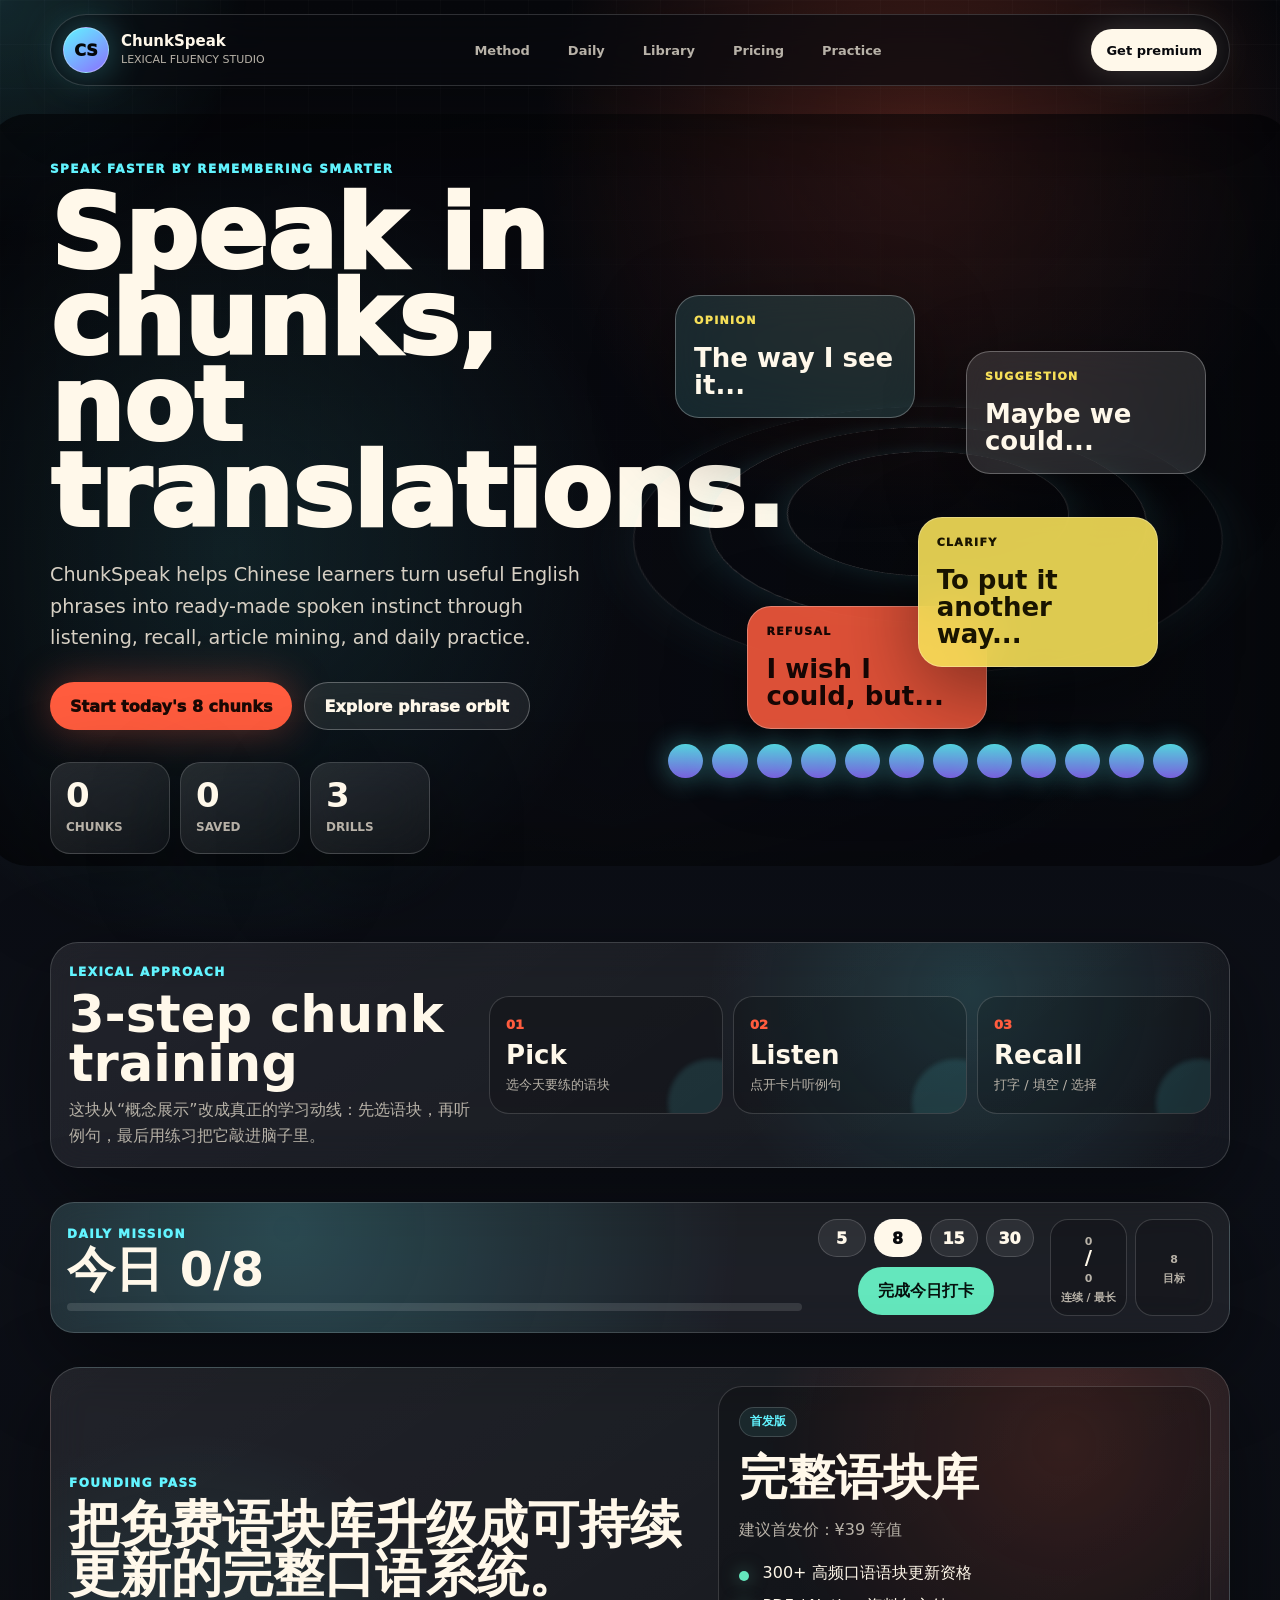
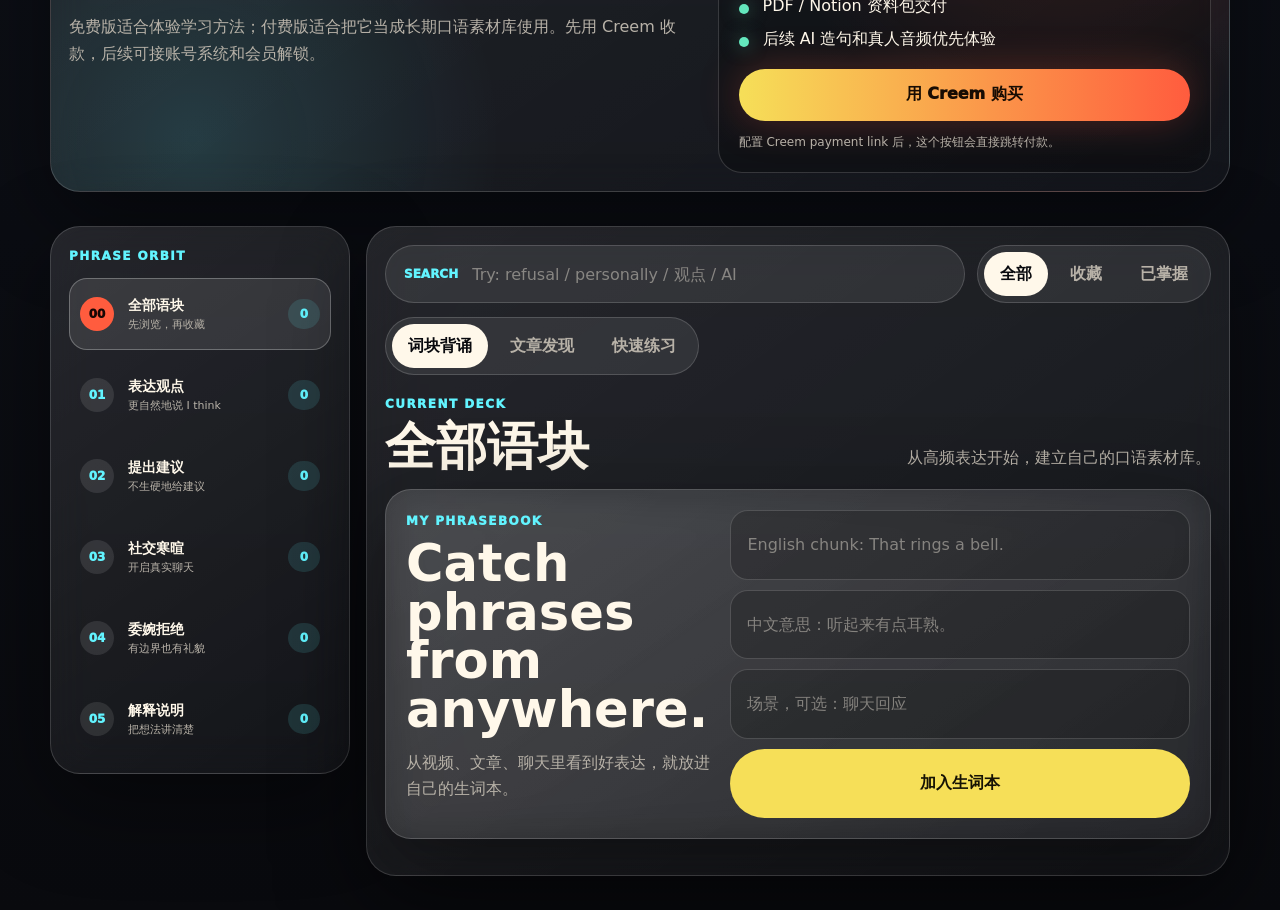
==== index.html @ 57d87c46 "Upload ChunkSpeak site shell" ====
<!doctype html>
<html lang="zh-CN">
  <head>
    <meta charset="UTF-8" />
    <meta name="viewport" content="width=device-width, initial-scale=1.0" />
    <meta
      name="description"
      content="ChunkSpeak 是一个英语口语语块训练网站，帮助中文学习者用高频表达、场景例句、听读和练习把英语说成现成表达。"
    />
    <meta property="og:title" content="ChunkSpeak | Speak in chunks, not translations" />
    <meta
      property="og:description"
      content="用语块训练英语口语：收藏、跟读、文章发现、打字和填空练习。"
    />
    <meta property="og:type" content="website" />
    <title>ChunkSpeak | Speak in chunks, not translations</title>
    <link rel="stylesheet" href="./styles.css?v=compact-checkin" />
  </head>
  <body>
    <div class="cursor-glow" aria-hidden="true"></div>
    <div class="site-noise" aria-hidden="true"></div>

    <header class="site-header">
      <a class="brand" href="#top" aria-label="ChunkSpeak home">
        <span class="brand-mark">CS</span>
        <span>
          <strong>ChunkSpeak</strong>
          <small>Lexical fluency studio</small>
        </span>
      </a>
      <nav class="top-nav" aria-label="页面导航">
        <a href="#method">Method</a>
        <a href="#mission">Daily</a>
        <a href="#library">Library</a>
        <a href="#pricing">Pricing</a>
        <a href="#practice-module">Practice</a>
      </nav>
      <a class="header-cta" href="#pricing">Get premium</a>
    </header>

    <main id="top">
      <section class="hero-section">
        <div class="hero-bg" aria-hidden="true"></div>
        <div class="hero-copy reveal-on-scroll is-visible">
          <span class="eyebrow">Speak faster by remembering smarter</span>
          <h1>Speak in chunks, not translations.</h1>
          <p>
            ChunkSpeak helps Chinese learners turn useful English phrases into ready-made spoken
            instinct through listening, recall, article mining, and daily practice.
          </p>
          <div class="hero-actions">
            <a class="primary-action" href="#mission">Start today's 8 chunks</a>
            <a class="secondary-action" href="#library">Explore phrase orbit</a>
          </div>
          <div class="hero-metrics" aria-label="学习数据">
            <div>
              <strong id="total-count">0</strong>
              <span>chunks</span>
            </div>
            <div>
              <strong id="favorite-count">0</strong>
              <span>saved</span>
            </div>
            <div>
              <strong>3</strong>
              <span>drills</span>
            </div>
          </div>
        </div>

        <div class="hero-orbit reveal-on-scroll is-visible" aria-label="语块轨道展示">
          <div class="orbit-ring ring-one"></div>
          <div class="orbit-ring ring-two"></div>
          <div class="orbit-ring ring-three"></div>
          <article class="orbit-card orbit-card-a">
            <span>Opinion</span>
            <strong>The way I see it...</strong>
          </article>
          <article class="orbit-card orbit-card-b">
            <span>Suggestion</span>
            <strong>Maybe we could...</strong>
          </article>
          <article class="orbit-card orbit-card-c">
            <span>Refusal</span>
            <strong>I wish I could, but...</strong>
          </article>
          <article class="orbit-card orbit-card-d">
            <span>Clarify</span>
            <strong>To put it another way...</strong>
          </article>
          <div class="audio-stage" aria-hidden="true">
            <span></span><span></span><span></span><span></span><span></span><span></span>
            <span></span><span></span><span></span><span></span><span></span><span></span>
          </div>
        </div>
      </section>

      <section class="method-section reveal-on-scroll" id="method" aria-label="词块训练法">
        <div class="method-copy">
          <span class="eyebrow">Lexical Approach</span>
          <h2>3-step chunk training</h2>
          <p>这块从“概念展示”改成真正的学习动线：先选语块，再听例句，最后用练习把它敲进脑子里。</p>
        </div>
        <div class="method-flow">
          <a class="method-step" href="#library">
            <span>01</span>
            <strong>Pick</strong>
            <em>选今天要练的语块</em>
          </a>
          <a class="method-step" href="#library">
            <span>02</span>
            <strong>Listen</strong>
            <em>点开卡片听例句</em>
          </a>
          <a class="method-step" href="#practice-module">
            <span>03</span>
            <strong>Recall</strong>
            <em>打字 / 填空 / 选择</em>
          </a>
        </div>
      </section>

      <section class="mission-section reveal-on-scroll" id="mission" aria-label="每日打卡">
        <div class="mission-copy">
          <div class="mission-main">
            <span class="eyebrow">Daily Mission</span>
            <h2>今日 <span id="mastered-count">0</span>/<span id="daily-goal-text">8</span></h2>
            <p id="checkin-message">完成目标后打卡。</p>
            <div class="checkin-progress">
              <div class="checkin-progress-fill" id="checkin-progress-fill"></div>
            </div>
          </div>
          <div class="mission-actions">
            <div class="goal-picker" aria-label="选择每日目标">
              <button class="goal-chip" data-goal="5">5</button>
              <button class="goal-chip active" data-goal="8">8</button>
              <button class="goal-chip" data-goal="15">15</button>
              <button class="goal-chip" data-goal="30">30</button>
            </div>
            <button id="checkin-button" class="checkin-button">完成今日打卡</button>
          </div>
          <div class="mission-mini">
            <div>
              <strong><span id="streak-count">0</span>/<span id="best-streak-count">0</span></strong>
              <span>连续 / 最长</span>
            </div>
            <div>
              <strong><span id="mini-goal-count">8</span></strong>
              <span>目标</span>
            </div>
          </div>
          <div class="progress-track" aria-hidden="true">
            <div id="progress-fill" class="progress-fill"></div>
          </div>
          <div class="week-dots" id="week-dots" aria-label="最近七天打卡记录"></div>
        </div>
      </section>

      <section class="pricing-section reveal-on-scroll" id="pricing" aria-label="付费解锁">
        <div class="pricing-copy">
          <span class="eyebrow">Founding Pass</span>
          <h2>把免费语块库升级成可持续更新的完整口语系统。</h2>
          <p>
            免费版适合体验学习方法；付费版适合把它当成长期口语素材库使用。先用 Creem 收款，后续可接账号系统和会员解锁。
          </p>
        </div>
        <article class="pricing-card">
          <div class="price-head">
            <span class="pill">首发版</span>
            <strong>完整语块库</strong>
            <p>建议首发价：¥39 等值</p>
          </div>
          <ul class="premium-list">
            <li>300+ 高频口语语块更新资格</li>
            <li>PDF / Notion 资料包交付</li>
            <li>后续 AI 造句和真人音频优先体验</li>
          </ul>
          <button id="buy-premium" class="premium-button" type="button">用 Creem 购买</button>
          <small id="payment-note">配置 Creem payment link 后，这个按钮会直接跳转付款。</small>
        </article>
      </section>

      <section class="control-deck reveal-on-scroll" id="library" aria-label="学习控制台">
        <div class="category-rail">
          <span class="side-label">Phrase orbit</span>
          <nav class="nav-list" aria-label="语块分类">
            <button class="nav-item active" data-category="全部">
              <span class="nav-index">00</span>
              <span><strong>全部语块</strong><small>先浏览，再收藏</small></span>
              <em id="nav-count-all">0</em>
            </button>
            <button class="nav-item" data-category="表达观点">
              <span class="nav-index">01</span>
              <span><strong>表达观点</strong><small>更自然地说 I think</small></span>
              <em data-count="表达观点">0</em>
            </button>
            <button class="nav-item" data-category="提出建议">
              <span class="nav-index">02</span>
              <span><strong>提出建议</strong><small>不生硬地给建议</small></span>
              <em data-count="提出建议">0</em>
            </button>
            <button class="nav-item" data-category="社交寒暄">
              <span class="nav-index">03</span>
              <span><strong>社交寒暄</strong><small>开启真实聊天</small></span>
              <em data-count="社交寒暄">0</em>
            </button>
            <button class="nav-item" data-category="委婉拒绝">
              <span class="nav-index">04</span>
              <span><strong>委婉拒绝</strong><small>有边界也有礼貌</small></span>
              <em data-count="委婉拒绝">0</em>
            </button>
            <button class="nav-item" data-category="解释说明">
              <span class="nav-index">05</span>
              <span><strong>解释说明</strong><small>把想法讲清楚</small></span>
              <em data-count="解释说明">0</em>
            </button>
          </nav>
        </div>

        <div class="workspace">
          <section class="toolbar" aria-label="搜索和筛选">
            <label class="search-box">
              <span>Search</span>
              <input id="search-input" type="search" placeholder="Try: refusal / personally / 观点 / AI" />
            </label>
            <div class="mode-switch" role="group" aria-label="显示模式">
              <button class="mode-button active" data-view="all">全部</button>
              <button class="mode-button" data-view="favorites">收藏</button>
              <button class="mode-button" data-view="mastered">已掌握</button>
            </div>
          </section>

          <section class="module-tabs" aria-label="学习模块">
            <button class="module-tab active" data-module="library">词块背诵</button>
            <button class="module-tab" data-module="article">文章发现</button>
            <button class="module-tab" data-module="practice">快速练习</button>
          </section>

          <section class="module-view active" id="library-module">
            <section class="library-header">
              <div>
                <span class="eyebrow">Current deck</span>
                <h2 id="library-title">全部语块</h2>
              </div>
              <p id="library-subtitle">从高频表达开始，建立自己的口语素材库。</p>
            </section>

            <section class="custom-chunk-box reveal-on-scroll">
              <div>
                <span class="eyebrow">My Phrasebook</span>
                <h2>Catch phrases from anywhere.</h2>
                <p>从视频、文章、聊天里看到好表达，就放进自己的生词本。</p>
              </div>
              <div class="custom-form">
                <input id="custom-phrase" type="text" placeholder="English chunk: That rings a bell." />
                <input id="custom-meaning" type="text" placeholder="中文意思：听起来有点耳熟。" />
                <input id="custom-scene" type="text" placeholder="场景，可选：聊天回应" />
                <button id="add-custom-chunk">加入生词本</button>
              </div>
            </section>

            <section class="card-grid" id="card-grid" aria-live="polite"></section>
            <button class="load-more-btn" id="loadMore" type="button">加载更多语块</button>
          </section>

          <section class="module-view" id="article-module">
            <section class="article-workbench">
              <div class="article-input-panel">
                <span class="eyebrow">Article Mining</span>
                <h2>Scan text like a phrase radar.</h2>
                <p>粘贴英文文章，系统会标出已收录词块。你也可以选中任意短语，加入自己的生词本。</p>
                <textarea id="article-input" placeholder="Paste an English article here...">To be honest, learning English feels easier when you notice chunks. From my point of view, you don't need perfect grammar to start speaking. The point is, practice matters more than memorizing rules.</textarea>
                <div class="article-actions">
                  <button id="scan-article">扫描词块</button>
                  <button id="save-selection">把选中文本加入生词本</button>
                </div>
              </div>
              <div class="article-output-panel">
                <span class="eyebrow">Found Chunks</span>
                <div id="article-results" class="article-results"></div>
              </div>
            </section>
          </section>

          <section class="module-view" id="practice-module">
            <section class="practice-lab">
              <div class="practice-lab-head">
                <span class="eyebrow">Quick Practice</span>
                <h2>Make the phrase fire before your brain starts translating.</h2>
                <p>从收藏、已掌握和自定义词块里出题；如果还没有记录，就先用默认词块练。</p>
              </div>
              <div class="practice-mode-switch">
                <button class="practice-mode active" data-practice-mode="type">打字敲击</button>
                <button class="practice-mode" data-practice-mode="blank">填空练习</button>
                <button class="practice-mode" data-practice-mode="choice">中英选择</button>
              </div>
              <div class="quiz-card">
                <div>
                  <span id="quiz-label" class="pill">打字敲击</span>
                  <h3 id="quiz-prompt">点击开始练习</h3>
                  <p id="quiz-hint">系统会从你的词块库里抽题。</p>
                </div>
                <div id="quiz-options" class="quiz-options"></div>
                <div class="quiz-answer-row">
                  <input id="quiz-answer" type="text" placeholder="在这里输入答案" />
                  <button id="check-answer">检查</button>
                  <button id="next-question">下一题</button>
                </div>
                <p id="quiz-feedback" class="quiz-feedback">准备好后点击“下一题”。</p>
              </div>
            </section>
          </section>
        </div>
      </section>
    </main>

    <div class="study-modal" id="study-modal" aria-hidden="true">
      <button class="modal-backdrop" id="modal-backdrop" aria-label="关闭学习面板"></button>
      <article class="study-panel" role="dialog" aria-modal="true" aria-labelledby="detail-title">
        <header class="study-panel-head">
          <div>
            <span id="detail-category" class="pill">表达观点</span>
            <h2 id="detail-title">Personally, I feel that...</h2>
            <p id="detail-meaning">就我个人而言</p>
          </div>
          <div class="panel-actions">
            <button id="speak-main" class="round-button" aria-label="播放语块">
              <span class="play-icon"></span>
            </button>
            <button id="close-modal" class="close-button" aria-label="关闭">×</button>
          </div>
        </header>

        <div class="panel-scroll">
          <section class="detail-section">
            <span class="section-label">场景使用指引</span>
            <p id="detail-scene"></p>
            <p id="detail-tone"></p>
          </section>

          <section class="detail-section">
            <span class="section-label">词块观察</span>
            <div class="chunk-lens" id="chunk-lens"></div>
          </section>

          <section class="detail-section">
            <span class="section-label">母语者常用例句</span>
            <div id="examples-list" class="examples-list"></div>
          </section>

          <section class="practice-box">
            <span class="section-label">免费句库练习</span>
            <p id="practice-tip"></p>
            <div class="practice-steps">
              <div><strong>1</strong><span>输入关键词或场景</span></div>
              <div><strong>2</strong><span>匹配现成高质量例句</span></div>
              <div><strong>3</strong><span>替换关键词并跟读</span></div>
            </div>
            <div class="practice-format">
              <strong>不消耗 AI 额度：</strong>
              <span>输入：工作 / AI / 休息 / 拒绝 / 观点</span>
              <em>系统会从内置句库里找适合当前词块的练习句。</em>
            </div>
            <div class="sample-row" aria-label="练习示范">
              <button class="sample-chip" data-sample="工作">工作</button>
              <button class="sample-chip" data-sample="AI">AI</button>
              <button class="sample-chip" data-sample="休息">休息</button>
              <button class="sample-chip" data-sample="拒绝">拒绝</button>
            </div>
            <div class="practice-row">
              <input
                id="practice-input"
                type="text"
                placeholder="输入关键词或场景，例如：工作、AI、休息、拒绝"
              />
              <button id="practice-button">找例句</button>
            </div>
            <p id="practice-output" class="practice-output">
              输入关键词后，会从免费句库里推荐适合当前词块的练习句。
            </p>
          </section>
        </div>
      </article>
    </div>

    <button id="backToTop" type="button" aria-label="回到顶部">↑</button>
    <script src="./app.js"></script>
  </body>
</html>
---- styles.css ----
:root {
  --bg: #07080c;
  --bg-2: #10131a;
  --panel: rgba(255, 255, 255, 0.075);
  --panel-strong: rgba(255, 255, 255, 0.13);
  --line: rgba(255, 255, 255, 0.16);
  --line-strong: rgba(255, 255, 255, 0.28);
  --ink: #fff8ea;
  --muted: #b8b2a8;
  --soft: #7d8596;
  --cyan: #62f4ff;
  --coral: #ff5c3e;
  --yellow: #f6df58;
  --violet: #8b70ff;
  --green: #64e7bd;
  --shadow: 0 28px 90px rgba(0, 0, 0, 0.42);
  --radius: 22px;
}

* {
  box-sizing: border-box;
}

html {
  scroll-behavior: smooth;
}

body {
  margin: 0;
  min-height: 100vh;
  overflow-x: hidden;
  background:
    radial-gradient(circle at 72% 6%, rgba(255, 92, 62, 0.28), transparent 24rem),
    radial-gradient(circle at 18% 22%, rgba(98, 244, 255, 0.2), transparent 25rem),
    linear-gradient(180deg, #07080c 0%, #0d1018 46%, #090a0e 100%);
  color: var(--ink);
  font-family:
    Inter, ui-sans-serif, system-ui, -apple-system, BlinkMacSystemFont, "Segoe UI",
    "PingFang SC", "Microsoft YaHei", sans-serif;
}

body.modal-open {
  overflow: hidden;
}

button,
input,
textarea {
  font: inherit;
}

button,
a {
  -webkit-tap-highlight-color: transparent;
}

button {
  cursor: pointer;
}

a {
  color: inherit;
  text-decoration: none;
}

.site-noise {
  position: fixed;
  inset: 0;
  z-index: -2;
  pointer-events: none;
  opacity: 0.42;
  background-image:
    linear-gradient(90deg, rgba(255, 255, 255, 0.05) 1px, transparent 1px),
    linear-gradient(rgba(255, 255, 255, 0.05) 1px, transparent 1px);
  background-size: 44px 44px;
  mask-image: linear-gradient(180deg, #000, transparent 90%);
}

.cursor-glow {
  position: fixed;
  left: 0;
  top: 0;
  z-index: -1;
  width: 34rem;
  height: 34rem;
  border-radius: 50%;
  background: radial-gradient(circle, rgba(98, 244, 255, 0.18), transparent 66%);
  transform: translate3d(-50%, -50%, 0);
  pointer-events: none;
  opacity: 0.8;
  transition: opacity 180ms ease;
}

.site-header {
  position: sticky;
  top: 0;
  z-index: 20;
  display: grid;
  grid-template-columns: auto 1fr auto;
  align-items: center;
  gap: 18px;
  width: min(1180px, calc(100% - 32px));
  min-height: 72px;
  margin: 14px auto 0;
  padding: 10px 12px;
  border: 1px solid var(--line);
  border-radius: 999px;
  background: rgba(8, 10, 14, 0.68);
  box-shadow: 0 18px 70px rgba(0, 0, 0, 0.28);
  backdrop-filter: blur(22px);
}

.brand {
  display: inline-flex;
  align-items: center;
  gap: 12px;
}

.brand-mark {
  display: grid;
  place-items: center;
  width: 46px;
  height: 46px;
  border: 1px solid rgba(255, 255, 255, 0.34);
  border-radius: 50%;
  background: linear-gradient(145deg, var(--cyan), var(--violet));
  color: #05070a;
  font-weight: 950;
  box-shadow: 0 0 38px rgba(98, 244, 255, 0.36);
}

.brand strong,
.brand small {
  display: block;
}

.brand strong {
  font-size: 15px;
  line-height: 1;
}

.brand small {
  margin-top: 4px;
  color: var(--muted);
  font-size: 11px;
  text-transform: uppercase;
}

.top-nav {
  display: flex;
  justify-content: center;
  gap: 8px;
}

.top-nav a,
.header-cta {
  min-height: 42px;
  display: inline-flex;
  align-items: center;
  justify-content: center;
  border-radius: 999px;
  padding: 0 15px;
  color: var(--muted);
  font-size: 13px;
  font-weight: 850;
}

.top-nav a:hover {
  background: rgba(255, 255, 255, 0.08);
  color: var(--ink);
}

.header-cta {
  background: var(--ink);
  color: #08090d;
  box-shadow: 0 0 34px rgba(255, 248, 234, 0.18);
}

main {
  width: min(1180px, calc(100% - 32px));
  margin: 0 auto;
}

.hero-section {
  position: relative;
  display: grid;
  grid-template-columns: minmax(0, 0.9fr) minmax(420px, 1fr);
  gap: 34px;
  align-items: center;
  min-height: calc(100vh - 88px);
  padding: 72px 0 54px;
}

.hero-bg {
  position: absolute;
  inset: 28px -5vw 42px;
  z-index: -1;
  border-radius: 42px;
  background:
    linear-gradient(90deg, rgba(7, 8, 12, 0.82) 0%, rgba(7, 8, 12, 0.52) 48%, rgba(7, 8, 12, 0.9) 100%),
    url("./assets/hero-speech-orbit.png") center / cover;
  box-shadow: inset 0 0 120px rgba(0, 0, 0, 0.64);
  opacity: 0.72;
}

.eyebrow,
.side-label,
.section-label {
  color: var(--cyan);
  font-size: 12px;
  font-weight: 950;
  letter-spacing: 0.12em;
  text-transform: uppercase;
}

h1,
h2,
h3,
p {
  letter-spacing: 0;
}

h1 {
  max-width: 690px;
  margin: 14px 0 0;
  font-size: clamp(54px, 8vw, 116px);
  line-height: 0.84;
  font-weight: 950;
}

.hero-copy p {
  max-width: 620px;
  margin: 24px 0 0;
  color: #d7d0c4;
  font-size: clamp(16px, 1.5vw, 20px);
  line-height: 1.65;
}

.hero-actions {
  display: flex;
  flex-wrap: wrap;
  gap: 12px;
  margin-top: 28px;
}

.primary-action,
.secondary-action,
.checkin-button,
.custom-form button,
.article-actions button,
.quiz-answer-row button,
.practice-row button,
.load-more-btn {
  min-height: 48px;
  border: 0;
  border-radius: 999px;
  padding: 0 20px;
  font-weight: 950;
}

.primary-action {
  display: inline-flex;
  align-items: center;
  background: var(--coral);
  color: #1b0905;
  box-shadow: 0 0 42px rgba(255, 92, 62, 0.36);
}

.secondary-action {
  display: inline-flex;
  align-items: center;
  border: 1px solid var(--line-strong);
  color: var(--ink);
  background: rgba(255, 255, 255, 0.08);
  backdrop-filter: blur(16px);
}

.hero-metrics {
  display: grid;
  grid-template-columns: repeat(3, minmax(0, 120px));
  gap: 10px;
  margin-top: 32px;
}

.hero-metrics div,
.mission-stats div,
.checkin-main,
.mission-control,
.category-rail,
.workspace,
.custom-chunk-box,
.article-workbench,
.practice-lab,
.study-panel {
  border: 1px solid var(--line);
  background: linear-gradient(145deg, rgba(255, 255, 255, 0.11), rgba(255, 255, 255, 0.045));
  box-shadow: var(--shadow);
  backdrop-filter: blur(20px);
}

.hero-metrics div {
  min-height: 92px;
  border-radius: 20px;
  padding: 15px;
}

.hero-metrics strong,
.hero-metrics span {
  display: block;
}

.hero-metrics strong {
  font-size: 34px;
  line-height: 1;
}

.hero-metrics span {
  margin-top: 8px;
  color: var(--muted);
  font-size: 12px;
  font-weight: 850;
  text-transform: uppercase;
}

.hero-orbit {
  position: relative;
  min-height: 620px;
  perspective: 1000px;
}

.orbit-ring {
  position: absolute;
  left: 50%;
  top: 50%;
  border: 1px solid rgba(255, 255, 255, 0.2);
  border-radius: 50%;
  transform: translate(-50%, -50%) rotateX(64deg) rotateZ(-18deg);
  box-shadow: 0 0 42px rgba(98, 244, 255, 0.12);
}

.ring-one {
  width: 280px;
  height: 280px;
  animation: orbit-spin 16s linear infinite;
}

.ring-two {
  width: 430px;
  height: 430px;
  transform: translate(-50%, -50%) rotateX(64deg) rotateZ(20deg);
  animation: orbit-spin 24s linear reverse infinite;
}

.ring-three {
  width: 570px;
  height: 570px;
  opacity: 0.55;
  animation: orbit-spin 36s linear infinite;
}

.orbit-card {
  position: absolute;
  width: min(240px, 45vw);
  padding: 18px;
  border: 1px solid var(--line-strong);
  border-radius: 24px;
  background: rgba(255, 255, 255, 0.12);
  box-shadow: 0 24px 80px rgba(0, 0, 0, 0.42);
  backdrop-filter: blur(22px);
  transform-style: preserve-3d;
  animation: card-float 6s ease-in-out infinite;
}

.orbit-card span {
  display: block;
  color: var(--yellow);
  font-size: 11px;
  font-weight: 950;
  letter-spacing: 0.12em;
  text-transform: uppercase;
}

.orbit-card strong {
  display: block;
  margin-top: 18px;
  font-size: 26px;
  line-height: 1.04;
}

.orbit-card-a {
  left: 8%;
  top: 16%;
  background: rgba(98, 244, 255, 0.13);
}

.orbit-card-b {
  right: 4%;
  top: 25%;
  animation-delay: -1.5s;
}

.orbit-card-c {
  left: 20%;
  bottom: 14%;
  background: rgba(255, 92, 62, 0.86);
  color: #160604;
  animation-delay: -3s;
}

.orbit-card-c span {
  color: #160604;
}

.orbit-card-d {
  right: 12%;
  bottom: 24%;
  background: rgba(246, 223, 88, 0.9);
  color: #191400;
  animation-delay: -4.5s;
}

.orbit-card-d span {
  color: #191400;
}

.audio-stage {
  position: absolute;
  left: 50%;
  bottom: 38px;
  display: flex;
  align-items: end;
  gap: 9px;
  width: min(520px, 92%);
  height: 120px;
  transform: translateX(-50%);
  opacity: 0.86;
}

.audio-stage span {
  flex: 1;
  min-width: 5px;
  height: 34px;
  border-radius: 999px;
  background: linear-gradient(180deg, var(--cyan), var(--violet));
  box-shadow: 0 0 28px rgba(98, 244, 255, 0.48);
  animation: equalize 1.35s ease-in-out infinite;
}

.audio-stage span:nth-child(2n) {
  animation-delay: -0.35s;
}

.audio-stage span:nth-child(3n) {
  animation-delay: -0.75s;
}

.method-section,
.mission-section,
.pricing-section,
.control-deck {
  margin: 34px 0;
}

.method-section {
  display: grid;
  grid-template-columns: minmax(260px, 0.72fr) minmax(0, 1.28fr);
  gap: 14px;
  align-items: center;
  border: 1px solid var(--line);
  border-radius: 28px;
  padding: 18px;
  background:
    radial-gradient(circle at 78% 22%, rgba(98, 244, 255, 0.14), transparent 28%),
    linear-gradient(145deg, rgba(255, 255, 255, 0.085), rgba(255, 255, 255, 0.035));
  box-shadow: var(--shadow);
  backdrop-filter: blur(18px);
}

.method-section h2,
.mission-copy h2,
.library-header h2,
.custom-chunk-box h2,
.article-workbench h2,
.practice-lab h2 {
  margin: 10px 0 0;
  font-size: clamp(28px, 4vw, 56px);
  line-height: 0.95;
}

.method-copy p {
  max-width: 440px;
  margin: 10px 0 0;
  color: var(--muted);
  line-height: 1.6;
}

.method-flow {
  display: grid;
  grid-template-columns: repeat(3, minmax(0, 1fr));
  gap: 10px;
}

.method-step {
  position: relative;
  min-height: 118px;
  display: flex;
  flex-direction: column;
  justify-content: center;
  border: 1px solid var(--line);
  border-radius: 20px;
  padding: 16px;
  background: rgba(0, 0, 0, 0.18);
  overflow: hidden;
  transition:
    transform 180ms ease,
    border-color 180ms ease,
    background 180ms ease;
}

.method-step::after {
  content: "";
  position: absolute;
  right: -34px;
  bottom: -34px;
  width: 88px;
  height: 88px;
  border-radius: 50%;
  background: rgba(98, 244, 255, 0.12);
  filter: blur(2px);
}

.method-step:hover {
  border-color: rgba(98, 244, 255, 0.42);
  background: rgba(98, 244, 255, 0.08);
  transform: translateY(-3px);
}

.method-step span {
  color: var(--coral);
  font-size: 13px;
  font-weight: 950;
}

.method-step strong {
  display: block;
  margin-top: 10px;
  font-size: 26px;
  line-height: 1;
}

.method-step em {
  margin-top: 8px;
  color: var(--muted);
  font-style: normal;
  font-size: 13px;
  line-height: 1.35;
}

.mission-copy p,
.mission-control p,
.custom-chunk-box p,
.article-workbench p,
.practice-lab p,
.library-header p {
  color: var(--muted);
  line-height: 1.65;
}

.mission-section {
  display: block;
}

.mission-copy {
  display: grid;
  grid-template-columns: minmax(250px, 1fr) auto auto;
  gap: 16px;
  align-items: center;
  border-radius: 24px;
  padding: 16px;
  background:
    radial-gradient(circle at 20% 20%, rgba(98, 244, 255, 0.2), transparent 48%),
    rgba(255, 255, 255, 0.07);
  border: 1px solid var(--line);
  box-shadow: var(--shadow);
  backdrop-filter: blur(18px);
}

.mission-copy > .progress-track {
  display: none;
}

.checkin-progress,
.progress-track {
  height: 8px;
  margin-top: 10px;
  border-radius: 999px;
  background: rgba(255, 255, 255, 0.12);
  overflow: hidden;
}

.checkin-progress-fill,
.progress-fill {
  width: 0%;
  height: 100%;
  border-radius: inherit;
  background: linear-gradient(90deg, var(--cyan), var(--yellow), var(--coral));
  transition: width 240ms ease;
}

.goal-picker {
  display: flex;
  flex-wrap: wrap;
  gap: 8px;
}

.mission-actions {
  display: grid;
  gap: 10px;
  justify-items: center;
}

.mission-main h2 {
  margin: 5px 0 0;
  font-size: clamp(30px, 4vw, 48px);
  line-height: 0.95;
}

.mission-main p {
  margin: 7px 0 0;
  display: none;
}

.mission-mini {
  display: grid;
  grid-template-columns: repeat(2, minmax(72px, 1fr));
  gap: 8px;
}

.mission-mini div {
  min-height: 54px;
  display: grid;
  align-content: center;
  border: 1px solid var(--line);
  border-radius: 18px;
  padding: 10px;
  background: rgba(0, 0, 0, 0.18);
  text-align: center;
}

.mission-mini strong,
.mission-mini span {
  display: block;
}

.mission-mini strong {
  font-size: 20px;
  line-height: 1;
}

.mission-mini span {
  margin-top: 6px;
  color: var(--muted);
  font-size: 11px;
  font-weight: 900;
}

.mission-inline {
  display: flex;
  flex-wrap: wrap;
  align-items: center;
  gap: 12px;
  margin-top: 16px;
}

.goal-chip {
  min-width: 48px;
  min-height: 38px;
  border: 1px solid var(--line);
  border-radius: 999px;
  background: rgba(255, 255, 255, 0.08);
  color: var(--ink);
  font-weight: 950;
}

.goal-chip.active,
.mode-button.active,
.module-tab.active,
.practice-mode.active {
  background: var(--ink);
  color: #08090d;
}

.checkin-button {
  width: fit-content;
  margin-top: 0;
  background: var(--green);
  color: #06120e;
}

.checkin-button:disabled {
  background: rgba(255, 255, 255, 0.16);
  color: var(--soft);
  cursor: default;
}

.week-dots {
  display: none;
  grid-template-columns: repeat(7, minmax(0, 1fr));
  grid-column: 1 / -1;
  gap: 5px;
  margin-top: -4px;
}

.week-dot {
  display: grid;
  place-items: center;
  min-height: 22px;
  border: 1px solid var(--line);
  border-radius: 999px;
  color: var(--soft);
  font-size: 10px;
  font-weight: 950;
}

.week-dot.done {
  background: var(--cyan);
  color: #061014;
}

.pricing-section {
  display: grid;
  grid-template-columns: minmax(280px, 1fr) minmax(320px, 0.78fr);
  gap: 16px;
  align-items: stretch;
  border: 1px solid var(--line);
  border-radius: 30px;
  padding: 18px;
  background:
    radial-gradient(circle at 86% 18%, rgba(255, 92, 62, 0.2), transparent 28%),
    radial-gradient(circle at 12% 88%, rgba(98, 244, 255, 0.14), transparent 28%),
    linear-gradient(145deg, rgba(255, 255, 255, 0.09), rgba(255, 255, 255, 0.035));
  box-shadow: var(--shadow);
  backdrop-filter: blur(18px);
}

.pricing-copy {
  display: grid;
  align-content: center;
}

.pricing-copy h2 {
  max-width: 720px;
  margin: 10px 0 0;
  font-size: clamp(30px, 4vw, 58px);
  line-height: 0.96;
}

.pricing-copy p,
.price-head p,
.pricing-card small {
  color: var(--muted);
  line-height: 1.65;
}

.pricing-card {
  border: 1px solid var(--line);
  border-radius: 24px;
  padding: 20px;
  background: rgba(0, 0, 0, 0.24);
}

.price-head strong {
  display: block;
  margin-top: 16px;
  font-size: clamp(30px, 4vw, 48px);
  line-height: 1;
}

.premium-list {
  display: grid;
  gap: 10px;
  margin: 18px 0;
  padding: 0;
  list-style: none;
}

.premium-list li {
  position: relative;
  padding-left: 24px;
  color: var(--ink);
  line-height: 1.45;
}

.premium-list li::before {
  content: "";
  position: absolute;
  left: 0;
  top: 0.62em;
  width: 10px;
  height: 10px;
  border-radius: 50%;
  background: var(--green);
  box-shadow: 0 0 18px rgba(100, 231, 189, 0.5);
}

.premium-button {
  width: 100%;
  min-height: 52px;
  border: 0;
  border-radius: 999px;
  background: linear-gradient(90deg, var(--yellow), var(--coral));
  color: #170c03;
  font-weight: 950;
  box-shadow: 0 0 42px rgba(255, 92, 62, 0.26);
}

.premium-button.is-configured {
  background: linear-gradient(90deg, var(--green), var(--cyan));
}

.pricing-card small {
  display: block;
  margin-top: 12px;
  font-size: 12px;
}

.control-deck {
  display: grid;
  grid-template-columns: 300px minmax(0, 1fr);
  gap: 16px;
  align-items: start;
}

.category-rail,
.workspace {
  border-radius: 30px;
}

.category-rail {
  position: sticky;
  top: 104px;
  padding: 18px;
}

.nav-list {
  display: grid;
  gap: 9px;
  margin-top: 14px;
}

.nav-item {
  display: grid;
  grid-template-columns: 38px minmax(0, 1fr) 32px;
  align-items: center;
  gap: 10px;
  width: 100%;
  min-height: 72px;
  border: 1px solid transparent;
  border-radius: 18px;
  padding: 10px;
  background: transparent;
  color: var(--ink);
  text-align: left;
}

.nav-item:hover,
.nav-item.active {
  border-color: var(--line-strong);
  background: rgba(255, 255, 255, 0.1);
}

.nav-index {
  display: grid;
  place-items: center;
  width: 34px;
  height: 34px;
  border-radius: 50%;
  background: rgba(255, 255, 255, 0.1);
  color: var(--cyan);
  font-size: 12px;
  font-weight: 950;
}

.nav-item.active .nav-index {
  background: var(--coral);
  color: #160604;
}

.nav-item strong,
.nav-item small {
  display: block;
}

.nav-item strong {
  font-size: 14px;
}

.nav-item small {
  margin-top: 3px;
  color: var(--muted);
  font-size: 11px;
  line-height: 1.25;
}

.nav-item em {
  display: grid;
  place-items: center;
  min-width: 30px;
  height: 30px;
  border-radius: 999px;
  background: rgba(98, 244, 255, 0.13);
  color: var(--cyan);
  font-style: normal;
  font-size: 12px;
  font-weight: 950;
}

.workspace {
  padding: 18px;
}

.toolbar {
  display: grid;
  grid-template-columns: minmax(220px, 1fr) auto;
  gap: 12px;
}

.search-box,
.mode-switch,
.module-tabs,
.practice-mode-switch {
  border: 1px solid var(--line);
  border-radius: 999px;
  background: rgba(255, 255, 255, 0.08);
}

.search-box {
  display: flex;
  align-items: center;
  gap: 12px;
  min-height: 58px;
  padding: 0 18px;
}

.search-box span {
  color: var(--cyan);
  font-size: 12px;
  font-weight: 950;
  text-transform: uppercase;
}

.search-box input,
.custom-form input,
.article-input-panel textarea,
.quiz-answer-row input,
.practice-row input {
  width: 100%;
  border: 0;
  outline: 0;
  color: var(--ink);
  background: transparent;
}

.search-box input::placeholder,
.custom-form input::placeholder,
.article-input-panel textarea::placeholder,
.quiz-answer-row input::placeholder,
.practice-row input::placeholder {
  color: rgba(255, 248, 234, 0.42);
}

.mode-switch,
.module-tabs,
.practice-mode-switch {
  display: flex;
  gap: 6px;
  padding: 6px;
}

.mode-button,
.module-tab,
.practice-mode {
  min-height: 44px;
  border: 0;
  border-radius: 999px;
  padding: 0 16px;
  background: transparent;
  color: var(--muted);
  font-weight: 900;
}

.module-tabs {
  width: fit-content;
  margin: 14px 0 18px;
}

.module-view {
  display: none;
}

.module-view.active {
  display: block;
}

.library-header {
  display: flex;
  justify-content: space-between;
  align-items: end;
  gap: 20px;
  margin-bottom: 18px;
}

.library-header p {
  max-width: 420px;
  margin: 0;
}

.custom-chunk-box,
.article-workbench {
  display: grid;
  grid-template-columns: minmax(260px, 0.8fr) minmax(0, 1.2fr);
  gap: 18px;
  margin-bottom: 18px;
  padding: 20px;
  border-radius: 26px;
}

.custom-form {
  display: grid;
  gap: 10px;
}

.custom-form input,
.article-input-panel textarea,
.quiz-card,
.practice-box,
.detail-section,
.practice-format,
.practice-output {
  border: 1px solid var(--line);
  border-radius: 18px;
  background: rgba(0, 0, 0, 0.2);
}

.custom-form input {
  min-height: 48px;
  padding: 0 16px;
}

.custom-form button,
.article-actions button,
.quiz-answer-row button,
.practice-row button,
.load-more-btn {
  background: var(--yellow);
  color: #151204;
}

.card-grid {
  display: grid;
  gap: 14px;
}

.accordion-wrap {
  border: 1px solid var(--line);
  border-radius: 24px;
  overflow: hidden;
  background: rgba(255, 255, 255, 0.045);
}

.accordion-title {
  display: grid;
  grid-template-columns: 1fr auto 32px;
  align-items: center;
  gap: 12px;
  width: 100%;
  min-height: 64px;
  border: 0;
  padding: 0 18px;
  background: rgba(255, 255, 255, 0.04);
  color: var(--ink);
  text-align: left;
}

.accordion-title span {
  font-size: 18px;
  font-weight: 950;
}

.accordion-title em {
  color: var(--cyan);
  font-style: normal;
  font-weight: 900;
}

.accordion-title strong {
  display: grid;
  place-items: center;
  width: 30px;
  height: 30px;
  border-radius: 50%;
  background: rgba(255, 255, 255, 0.1);
}

.accordion-content {
  display: none;
  grid-template-columns: repeat(2, minmax(0, 1fr));
  gap: 14px;
  padding: 14px;
}

.accordion-content.active {
  display: grid;
}

.chunk-card {
  position: relative;
  min-height: 230px;
  display: flex;
  flex-direction: column;
  justify-content: space-between;
  border: 1px solid var(--line);
  border-radius: 24px;
  padding: 18px;
  overflow: hidden;
  background:
    radial-gradient(circle at 20% 15%, rgba(98, 244, 255, 0.22), transparent 38%),
    linear-gradient(145deg, rgba(255, 255, 255, 0.12), rgba(255, 255, 255, 0.035)) !important;
  box-shadow: 0 22px 70px rgba(0, 0, 0, 0.24);
  transform: translateZ(0);
  transition:
    transform 180ms ease,
    border-color 180ms ease,
    box-shadow 180ms ease;
}

.chunk-card::before {
  content: "";
  position: absolute;
  inset: -40%;
  background: conic-gradient(from 180deg, transparent, rgba(98, 244, 255, 0.18), transparent, rgba(255, 92, 62, 0.16), transparent);
  opacity: 0;
  transition: opacity 180ms ease;
}

.chunk-card:hover,
.chunk-card.selected {
  border-color: rgba(98, 244, 255, 0.5);
  box-shadow: 0 24px 90px rgba(98, 244, 255, 0.18);
  transform: translateY(-4px) rotateX(1deg);
}

.chunk-card:hover::before,
.chunk-card.selected::before {
  opacity: 1;
}

.card-top,
.card-footer,
.chunk-card h3,
.chunk-card p {
  position: relative;
  z-index: 1;
}

.card-top,
.card-footer {
  display: flex;
  justify-content: space-between;
  gap: 12px;
  align-items: center;
}

.pill {
  display: inline-flex;
  align-items: center;
  width: fit-content;
  min-height: 30px;
  border: 1px solid var(--line);
  border-radius: 999px;
  padding: 0 10px;
  color: var(--cyan);
  background: rgba(98, 244, 255, 0.08);
  font-size: 12px;
  font-weight: 950;
}

.card-actions {
  display: flex;
  gap: 6px;
}

.mini-button,
.round-button,
.close-button,
.example-item button {
  display: grid;
  place-items: center;
  border: 1px solid var(--line);
  border-radius: 50%;
  background: rgba(255, 255, 255, 0.08);
  color: var(--ink);
}

.mini-button {
  width: 34px;
  height: 34px;
}

.mini-button.active {
  background: var(--yellow);
  color: #171300;
}

.chunk-card h3 {
  margin: 26px 0 10px;
  font-size: clamp(24px, 3.1vw, 38px);
  line-height: 1.02;
}

.chunk-card p {
  margin: 0;
  color: var(--muted);
  line-height: 1.55;
}

.card-footer {
  margin-top: 26px;
  color: var(--soft);
  font-size: 12px;
  font-weight: 850;
}

.mastered-tag {
  color: var(--green);
}

.empty-state {
  border: 1px dashed var(--line-strong);
  border-radius: 24px;
  padding: 34px;
  color: var(--muted);
  text-align: center;
}

.load-more-btn {
  display: none;
  width: 100%;
  margin-top: 16px;
}

.load-more-btn.show {
  display: block;
}

.article-workbench {
  align-items: stretch;
}

.article-input-panel textarea {
  min-height: 280px;
  margin-top: 14px;
  padding: 16px;
  resize: vertical;
  line-height: 1.6;
}

.article-actions {
  display: flex;
  flex-wrap: wrap;
  gap: 10px;
  margin-top: 12px;
}

.article-output-panel {
  min-height: 100%;
}

.article-results {
  display: grid;
  gap: 10px;
  margin-top: 14px;
}

.article-result {
  display: grid;
  gap: 8px;
  border: 1px solid var(--line);
  border-radius: 18px;
  padding: 14px;
  background: rgba(255, 255, 255, 0.06);
}

.article-result strong {
  color: var(--ink);
}

.article-result span {
  color: var(--muted);
}

.article-result button {
  width: fit-content;
  min-height: 34px;
  border: 0;
  border-radius: 999px;
  padding: 0 12px;
  background: var(--cyan);
  color: #061014;
  font-weight: 900;
}

.practice-lab {
  border-radius: 26px;
  padding: 22px;
}

.practice-mode-switch {
  width: fit-content;
  margin: 18px 0;
}

.quiz-card {
  display: grid;
  gap: 18px;
  padding: 22px;
}

.quiz-card h3 {
  margin: 18px 0 8px;
  font-size: clamp(28px, 5vw, 58px);
  line-height: 0.98;
}

.quiz-options {
  display: grid;
  gap: 10px;
}

.quiz-option {
  min-height: 46px;
  border: 1px solid var(--line);
  border-radius: 16px;
  padding: 10px 14px;
  background: rgba(255, 255, 255, 0.08);
  color: var(--ink);
  text-align: left;
  font-weight: 850;
}

.quiz-option.selected {
  border-color: var(--cyan);
  background: rgba(98, 244, 255, 0.15);
}

.quiz-answer-row,
.practice-row {
  display: grid;
  grid-template-columns: minmax(0, 1fr) auto auto;
  gap: 10px;
}

.quiz-answer-row input,
.practice-row input {
  min-height: 48px;
  border: 1px solid var(--line);
  border-radius: 999px;
  padding: 0 16px;
  background: rgba(0, 0, 0, 0.22);
}

.quiz-feedback,
.practice-output {
  margin: 0;
  white-space: pre-line;
}

.study-modal {
  position: fixed;
  inset: 0;
  z-index: 40;
  display: none;
  place-items: center;
  padding: 22px;
}

.study-modal.open {
  display: grid;
}

.modal-backdrop {
  position: fixed;
  inset: 0;
  border: 0;
  background: rgba(3, 4, 7, 0.78);
  backdrop-filter: blur(16px);
}

.study-panel {
  position: relative;
  width: min(940px, 100%);
  max-height: min(820px, calc(100vh - 44px));
  display: grid;
  grid-template-rows: auto minmax(0, 1fr);
  border-radius: 30px;
  overflow: hidden;
  animation: modal-in 180ms ease both;
}

.study-panel-head {
  display: flex;
  justify-content: space-between;
  gap: 18px;
  padding: 24px;
  border-bottom: 1px solid var(--line);
}

.study-panel-head h2 {
  margin: 12px 0 8px;
  font-size: clamp(32px, 6vw, 68px);
  line-height: 0.92;
}

.study-panel-head p {
  margin: 0;
  color: var(--muted);
}

.panel-actions {
  display: flex;
  gap: 10px;
}

.round-button,
.close-button {
  width: 48px;
  height: 48px;
  flex: 0 0 auto;
}

.close-button {
  font-size: 24px;
}

.play-icon {
  width: 0;
  height: 0;
  border-top: 8px solid transparent;
  border-bottom: 8px solid transparent;
  border-left: 12px solid currentColor;
  transform: translateX(2px);
}

.panel-scroll {
  display: grid;
  gap: 14px;
  padding: 18px;
  overflow: auto;
}

.detail-section,
.practice-box {
  padding: 18px;
}

.detail-section p {
  color: var(--muted);
  line-height: 1.7;
}

.chunk-lens {
  display: grid;
  gap: 10px;
  margin-top: 12px;
}

.lens-row {
  display: grid;
  grid-template-columns: 90px 1fr;
  gap: 12px;
  border: 1px solid var(--line);
  border-radius: 14px;
  padding: 12px;
}

.lens-row strong {
  color: var(--cyan);
}

.lens-row span {
  color: var(--muted);
}

.examples-list {
  display: grid;
  gap: 10px;
  margin-top: 12px;
}

.example-item {
  display: grid;
  grid-template-columns: 42px 1fr;
  gap: 12px;
  align-items: center;
  border: 1px solid var(--line);
  border-radius: 16px;
  padding: 12px;
}

.example-item button {
  width: 40px;
  height: 40px;
}

.example-item strong,
.example-item span {
  display: block;
}

.example-item span {
  margin-top: 4px;
  color: var(--muted);
}

.practice-steps {
  display: grid;
  grid-template-columns: repeat(3, minmax(0, 1fr));
  gap: 10px;
  margin: 14px 0;
}

.practice-steps div {
  border: 1px solid var(--line);
  border-radius: 16px;
  padding: 12px;
}

.practice-steps strong,
.practice-steps span {
  display: block;
}

.practice-steps strong {
  color: var(--yellow);
  font-size: 24px;
}

.practice-steps span {
  color: var(--muted);
  margin-top: 8px;
}

.practice-format {
  display: grid;
  gap: 8px;
  padding: 14px;
  color: var(--muted);
}

.practice-format strong {
  color: var(--ink);
}

.practice-format em {
  color: var(--soft);
  font-style: normal;
}

.sample-row {
  display: flex;
  flex-wrap: wrap;
  gap: 8px;
  margin: 14px 0;
}

.sample-chip {
  min-height: 34px;
  border: 1px solid var(--line);
  border-radius: 999px;
  padding: 0 13px;
  background: rgba(255, 255, 255, 0.08);
  color: var(--ink);
  font-weight: 850;
}

.practice-output {
  padding: 14px;
  color: var(--muted);
  line-height: 1.65;
}

#backToTop {
  position: fixed;
  right: 18px;
  bottom: 18px;
  z-index: 30;
  display: none;
  width: 48px;
  height: 48px;
  border: 1px solid var(--line);
  border-radius: 50%;
  background: var(--ink);
  color: #08090d;
  font-weight: 950;
}

#backToTop.show {
  display: grid;
  place-items: center;
}

.success-page {
  min-height: 100vh;
}

.success-shell {
  min-height: 100vh;
  display: grid;
  place-items: center;
  padding: 24px;
}

.success-card {
  width: min(760px, 100%);
  border: 1px solid var(--line);
  border-radius: 30px;
  padding: clamp(24px, 5vw, 52px);
  background:
    radial-gradient(circle at 85% 15%, rgba(100, 231, 189, 0.2), transparent 30%),
    linear-gradient(145deg, rgba(255, 255, 255, 0.11), rgba(255, 255, 255, 0.045));
  box-shadow: var(--shadow);
  backdrop-filter: blur(18px);
}

.success-card h1 {
  margin: 12px 0 0;
  font-size: clamp(54px, 10vw, 96px);
}

.success-card p {
  color: var(--muted);
  line-height: 1.7;
}

.success-actions {
  display: flex;
  flex-wrap: wrap;
  gap: 12px;
  margin-top: 24px;
}

.success-note {
  display: grid;
  gap: 6px;
  margin-top: 22px;
  border: 1px solid var(--line);
  border-radius: 18px;
  padding: 14px;
  color: var(--muted);
  background: rgba(0, 0, 0, 0.18);
}

.reveal-on-scroll {
  opacity: 1;
  transform: translateY(0);
  transition:
    opacity 620ms ease,
    transform 620ms ease;
}

.hero-copy.reveal-on-scroll,
.hero-orbit.reveal-on-scroll {
  opacity: 1;
  transform: none;
}

.reveal-on-scroll.is-visible {
  opacity: 1;
  transform: translateY(0);
}

@keyframes orbit-spin {
  to {
    transform: translate(-50%, -50%) rotateX(64deg) rotateZ(342deg);
  }
}

@keyframes card-float {
  0%,
  100% {
    transform: translate3d(0, 0, 0) rotate(-2deg);
  }
  50% {
    transform: translate3d(0, -18px, 45px) rotate(3deg);
  }
}

@keyframes equalize {
  0%,
  100% {
    height: 24px;
  }
  50% {
    height: 112px;
  }
}

@keyframes modal-in {
  from {
    opacity: 0;
    transform: translateY(20px) scale(0.98);
  }
  to {
    opacity: 1;
    transform: translateY(0) scale(1);
  }
}

@media (max-width: 1040px) {
  .hero-section,
  .method-section,
  .pricing-section,
  .control-deck,
  .custom-chunk-box,
  .article-workbench {
    grid-template-columns: 1fr;
  }

  .mission-copy {
    grid-template-columns: minmax(240px, 1fr) auto;
  }

  .mission-mini {
    grid-column: 1 / -1;
  }

  .hero-section {
    min-height: auto;
  }

  .hero-orbit {
    min-height: 520px;
  }

  .category-rail {
    position: static;
  }

  .nav-list {
    grid-template-columns: repeat(2, minmax(0, 1fr));
  }
}

@media (max-width: 760px) {
  main,
  .site-header {
    width: min(100% - 20px, 1180px);
  }

  .site-header {
    grid-template-columns: 1fr auto;
    border-radius: 24px;
  }

  .top-nav {
    display: none;
  }

  .header-cta {
    padding: 0 12px;
    font-size: 12px;
  }

  .brand small {
    display: none;
  }

  .hero-section {
    gap: 16px;
    padding-top: 42px;
  }

  h1 {
    font-size: clamp(42px, 14vw, 68px);
    line-height: 0.9;
  }

  .hero-metrics,
  .accordion-content.active,
  .practice-steps,
  .nav-list,
  .toolbar,
  .quiz-answer-row,
  .practice-row {
    grid-template-columns: 1fr;
  }

  .hero-orbit {
    min-height: 430px;
  }

  .mission-copy {
    grid-template-columns: 1fr;
    gap: 10px;
    padding: 12px;
  }

  .mission-main h2 {
    font-size: 30px;
  }

  .mission-main p {
    display: none;
  }

  .mission-actions {
    justify-items: stretch;
  }

  .mission-actions .checkin-button {
    width: 100%;
  }

  .mission-mini {
    display: flex;
    gap: 14px;
    align-items: center;
    justify-content: space-between;
  }

  .mission-mini div {
    min-height: 0;
    padding: 0;
    border: 0;
    background: transparent;
    text-align: left;
  }

  .mission-mini strong {
    display: inline;
    font-size: 18px;
  }

  .mission-mini > div > span {
    display: inline;
    margin-top: 0;
    margin-left: 6px;
  }

  .mission-mini strong span {
    display: inline;
    margin: 0;
  }

  .mission-copy .week-dots {
    display: none;
  }

  .method-section {
    padding: 14px;
  }

  .method-section h2 {
    font-size: 28px;
  }

  .pricing-section {
    padding: 14px;
  }

  .pricing-copy h2 {
    font-size: 30px;
  }

  .method-copy p {
    font-size: 14px;
  }

  .method-flow {
    grid-template-columns: 1fr;
    gap: 8px;
  }

  .method-step {
    min-height: 72px;
    display: grid;
    grid-template-columns: 34px minmax(0, 0.55fr) minmax(0, 1fr);
    align-items: center;
    gap: 10px;
    padding: 12px;
  }

  .method-step strong {
    margin-top: 0;
    font-size: 20px;
  }

  .method-step em {
    margin-top: 0;
    font-size: 12px;
  }

  .orbit-card {
    width: 210px;
  }

  .orbit-card strong {
    font-size: 22px;
  }

  .orbit-card-a {
    left: 0;
  }

  .orbit-card-b {
    right: 0;
  }

  .orbit-card-c {
    left: 4%;
  }

  .orbit-card-d {
    right: 2%;
  }

  .mode-switch,
  .module-tabs,
  .practice-mode-switch {
    width: 100%;
    overflow-x: auto;
  }

  .library-header,
  .study-panel-head {
    display: grid;
  }

  .panel-actions {
    justify-content: end;
  }
}

@media (max-width: 480px) {
  .hero-bg {
    inset: 14px -20px 28px;
    border-radius: 26px;
  }

  .hero-orbit {
    min-height: 380px;
  }

  .orbit-ring {
    transform: translate(-50%, -50%) rotateX(68deg) rotateZ(-18deg) scale(0.8);
  }

  .ring-one {
    width: 220px;
    height: 220px;
  }

  .ring-two {
    width: 320px;
    height: 320px;
  }

  .ring-three {
    width: 410px;
    height: 410px;
  }

  .orbit-card {
    width: 180px;
    padding: 14px;
  }

  .orbit-card strong {
    margin-top: 12px;
    font-size: 18px;
  }

  .workspace,
  .category-rail,
  .practice-lab,
  .custom-chunk-box,
  .article-workbench {
    padding: 14px;
    border-radius: 22px;
  }

  .study-modal {
    padding: 10px;
  }
}

@media (prefers-reduced-motion: reduce) {
  *,
  *::before,
  *::after {
    scroll-behavior: auto !important;
    animation-duration: 0.001ms !important;
    animation-iteration-count: 1 !important;
    transition-duration: 0.001ms !important;
  }

  .reveal-on-scroll {
    opacity: 1;
    transform: none;
  }
}
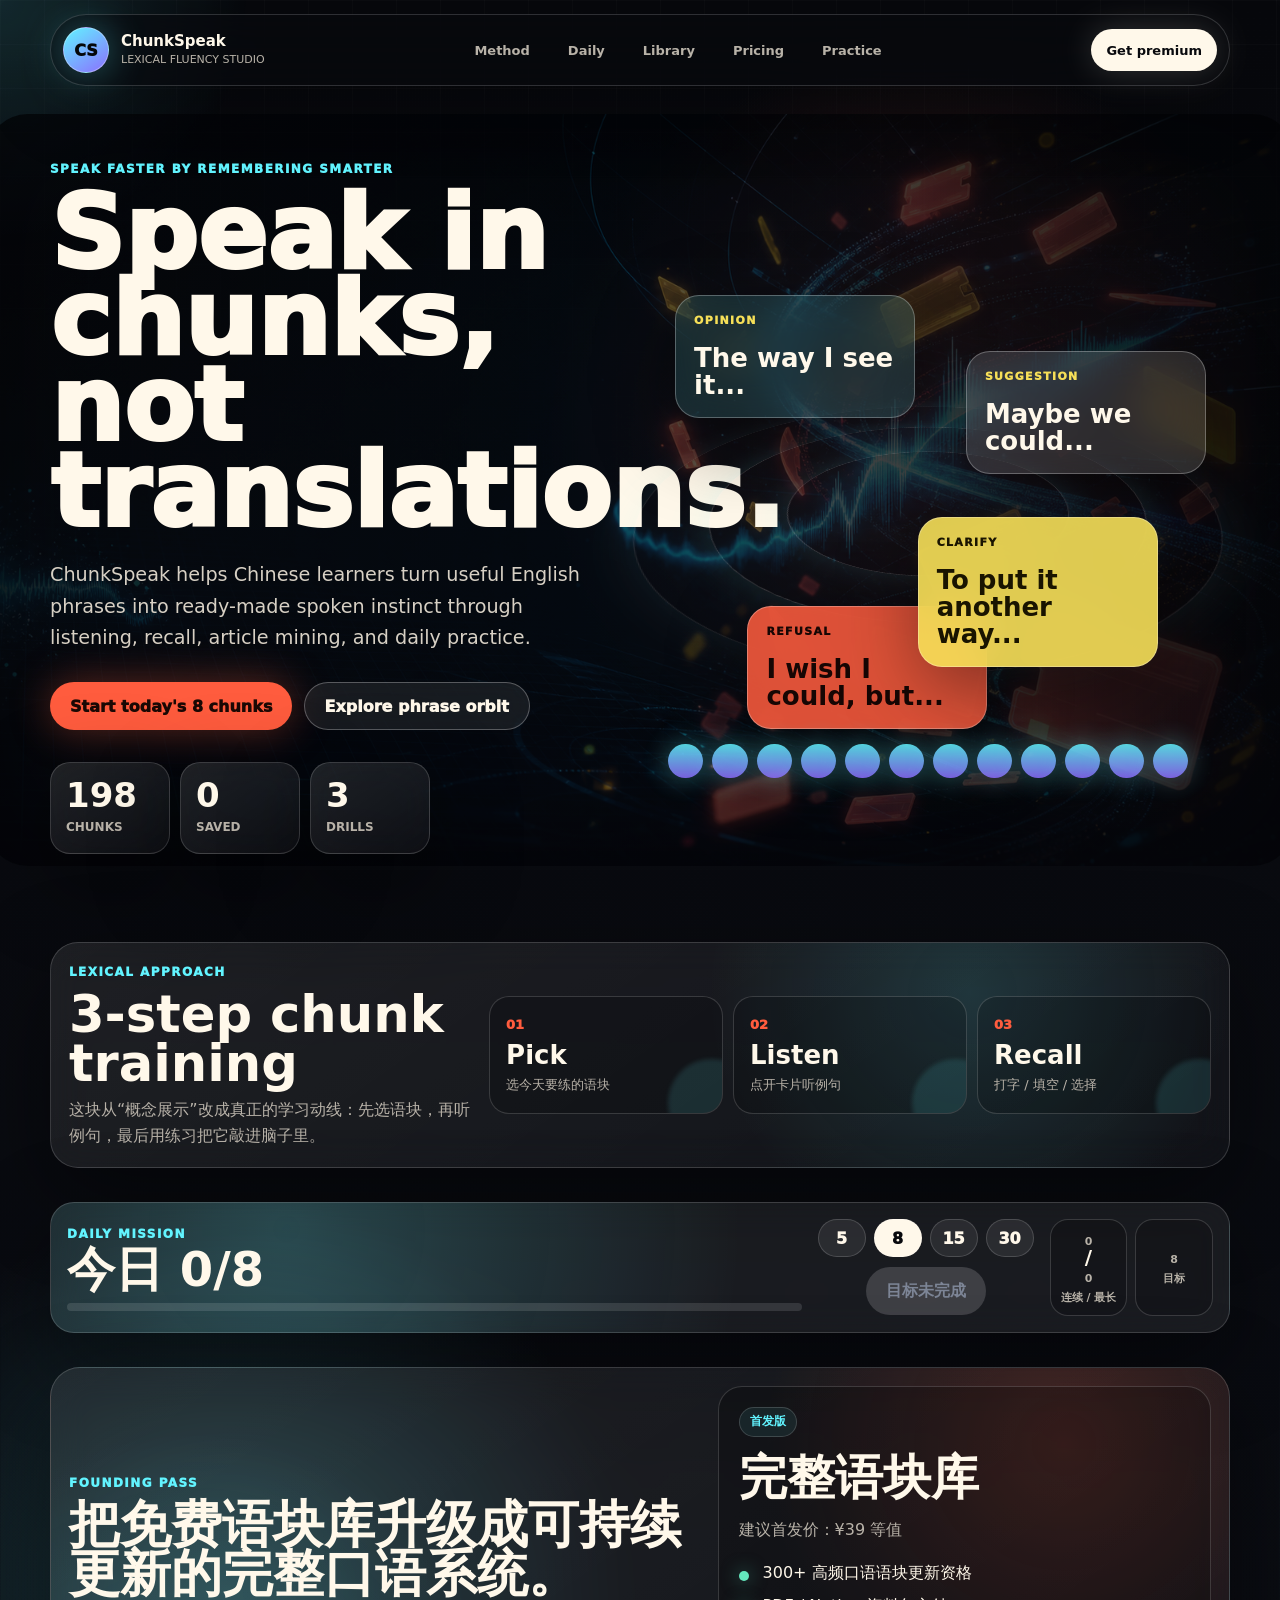
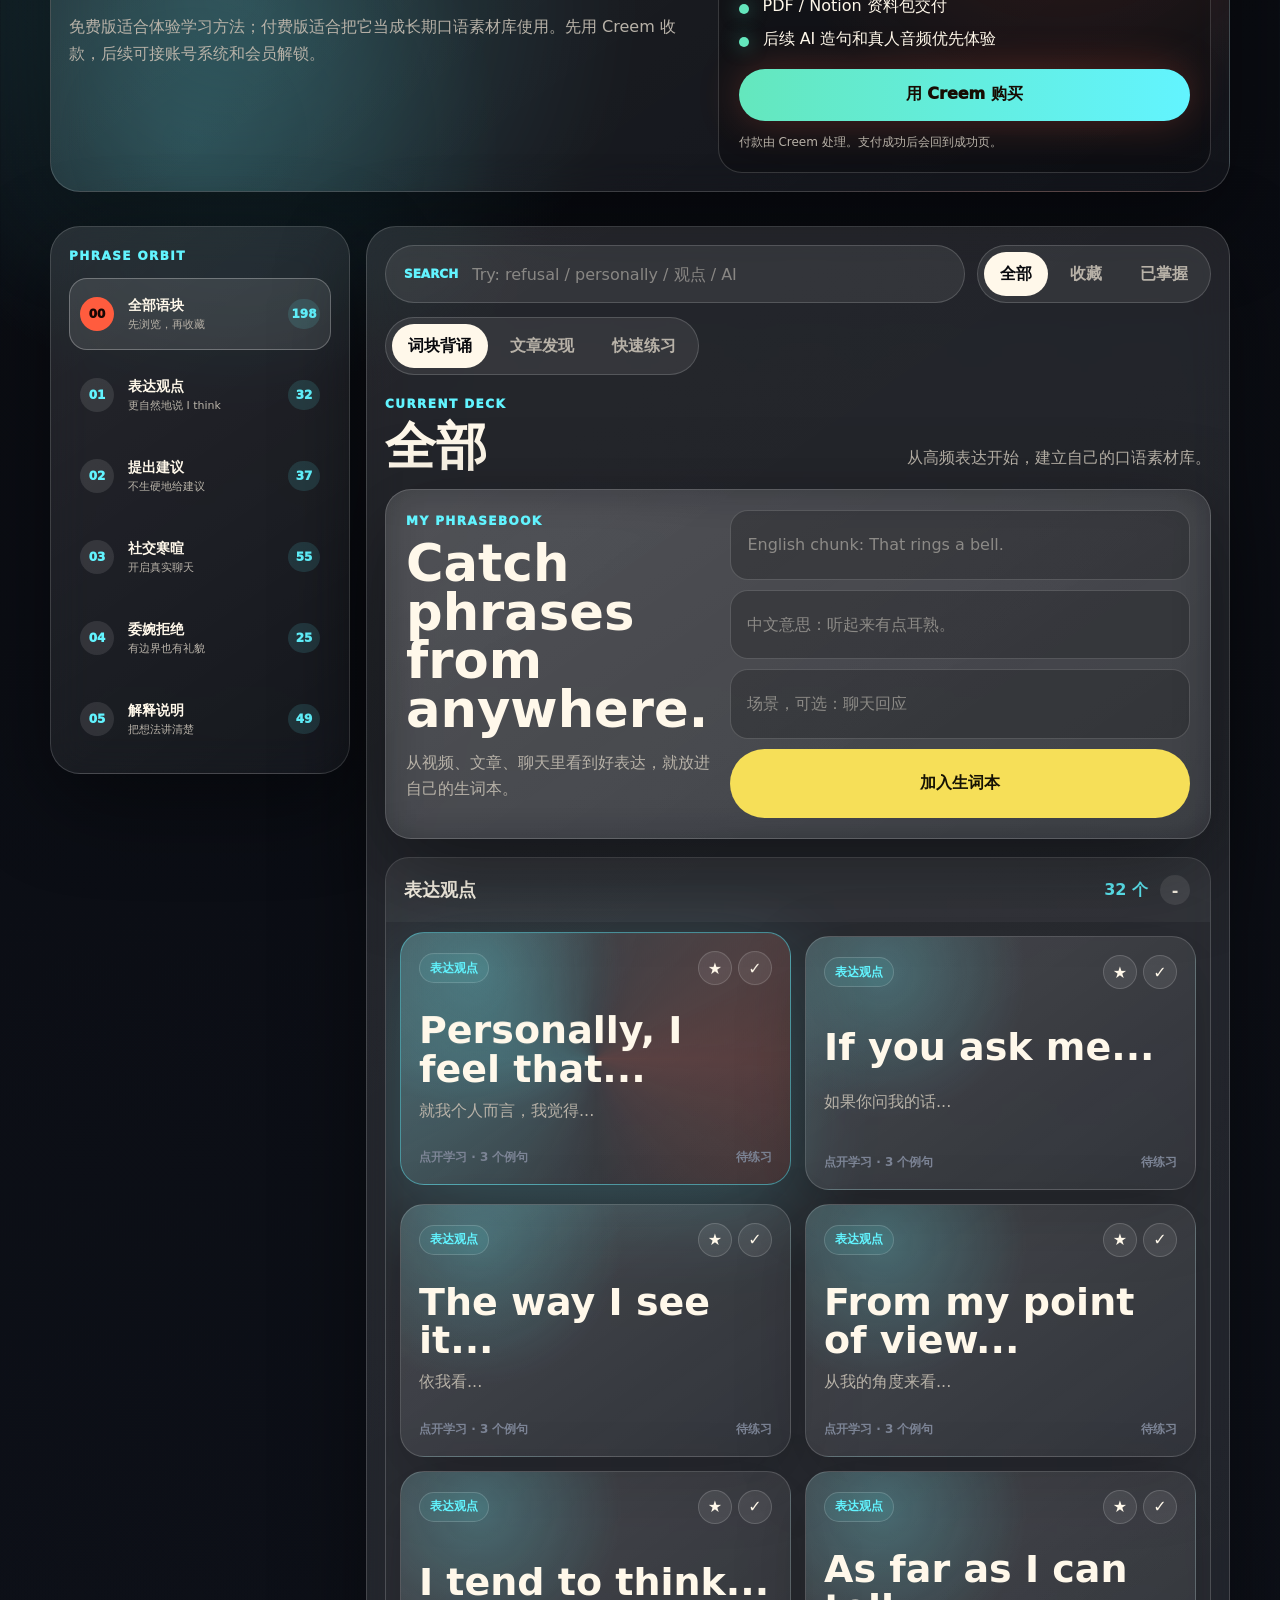
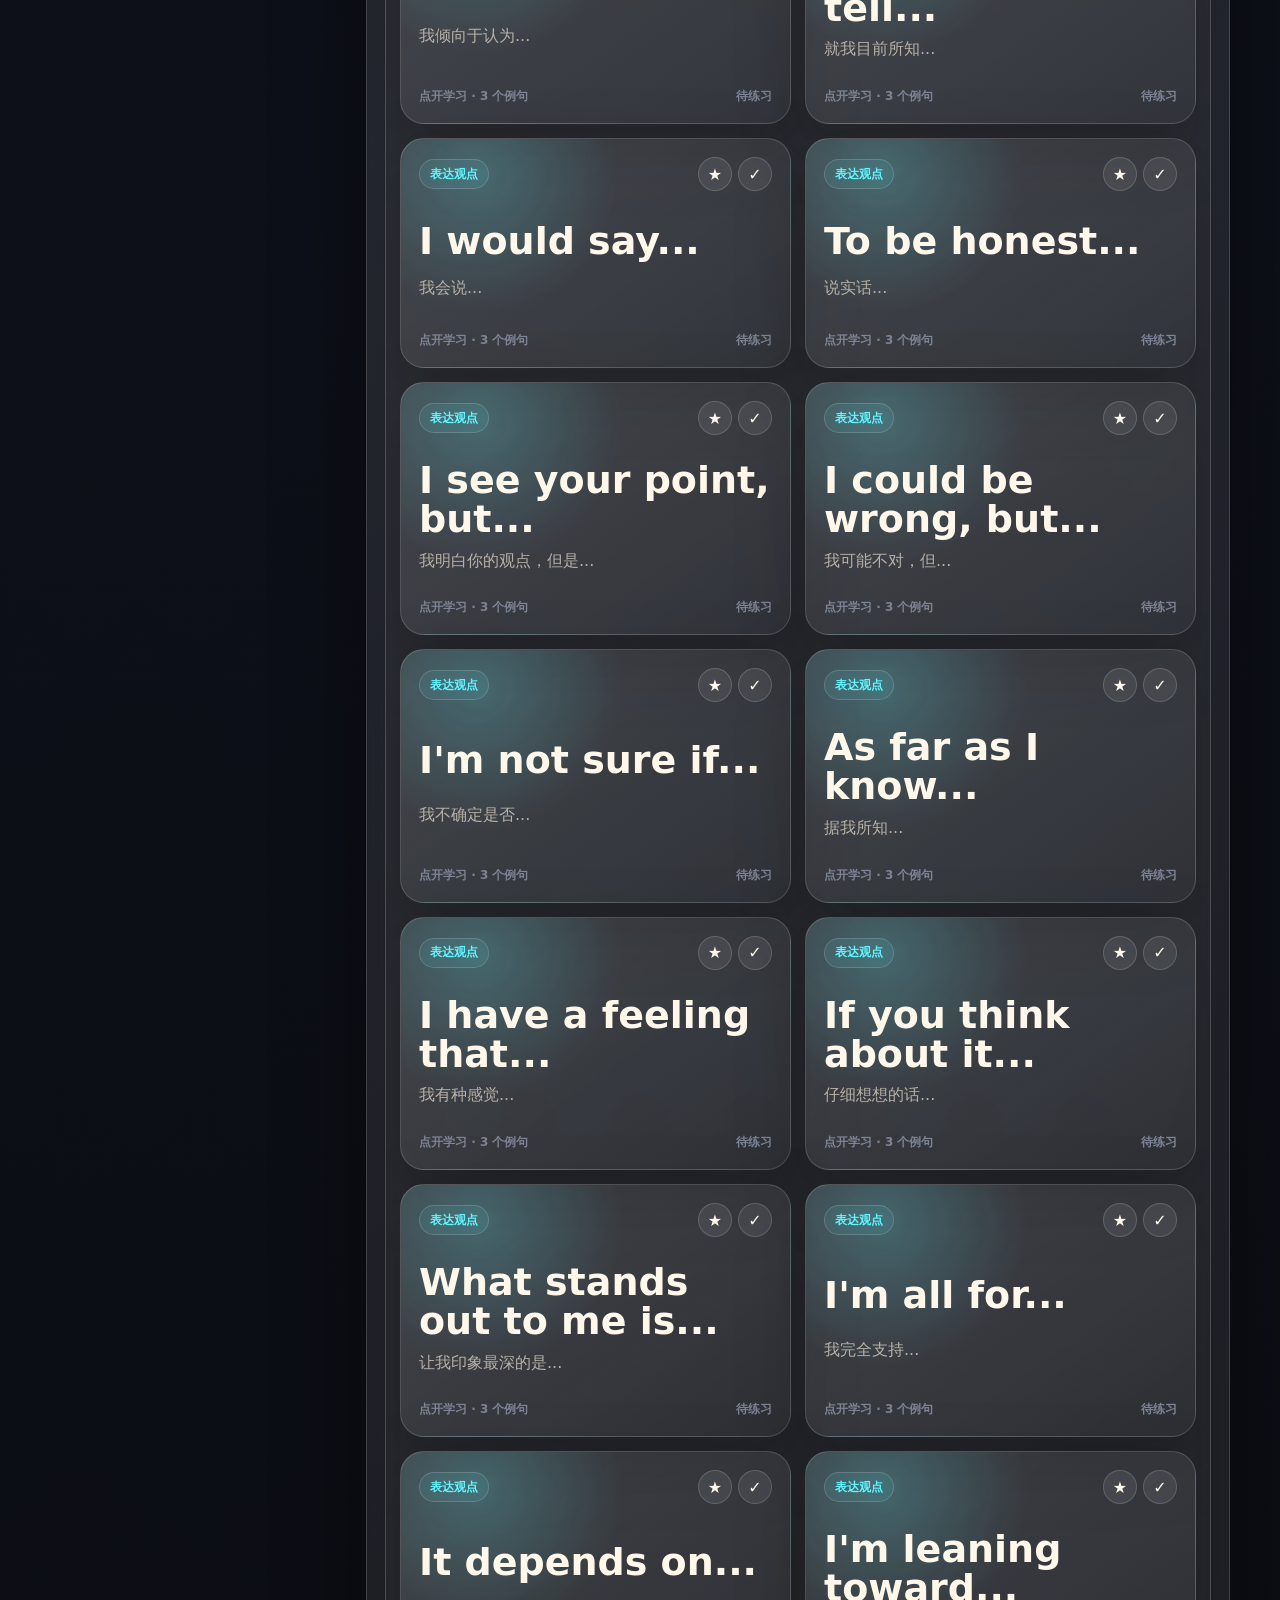
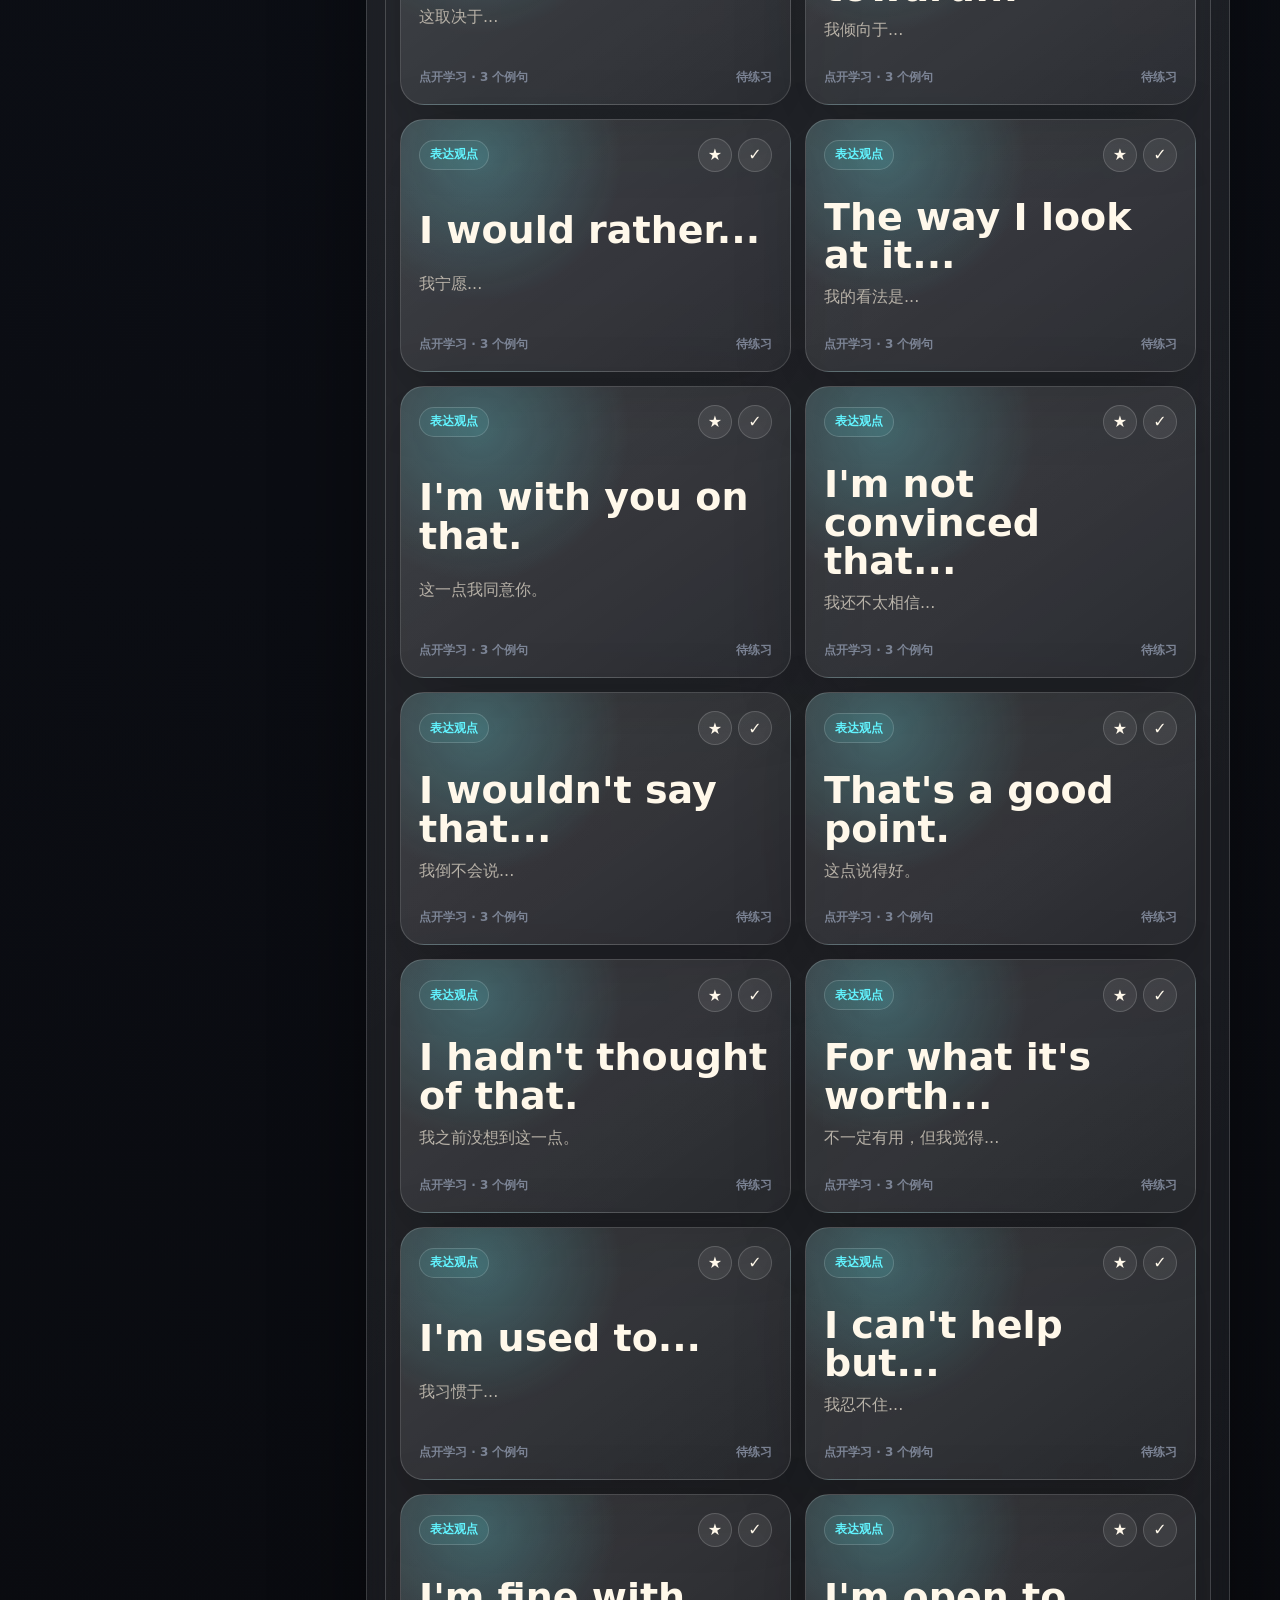
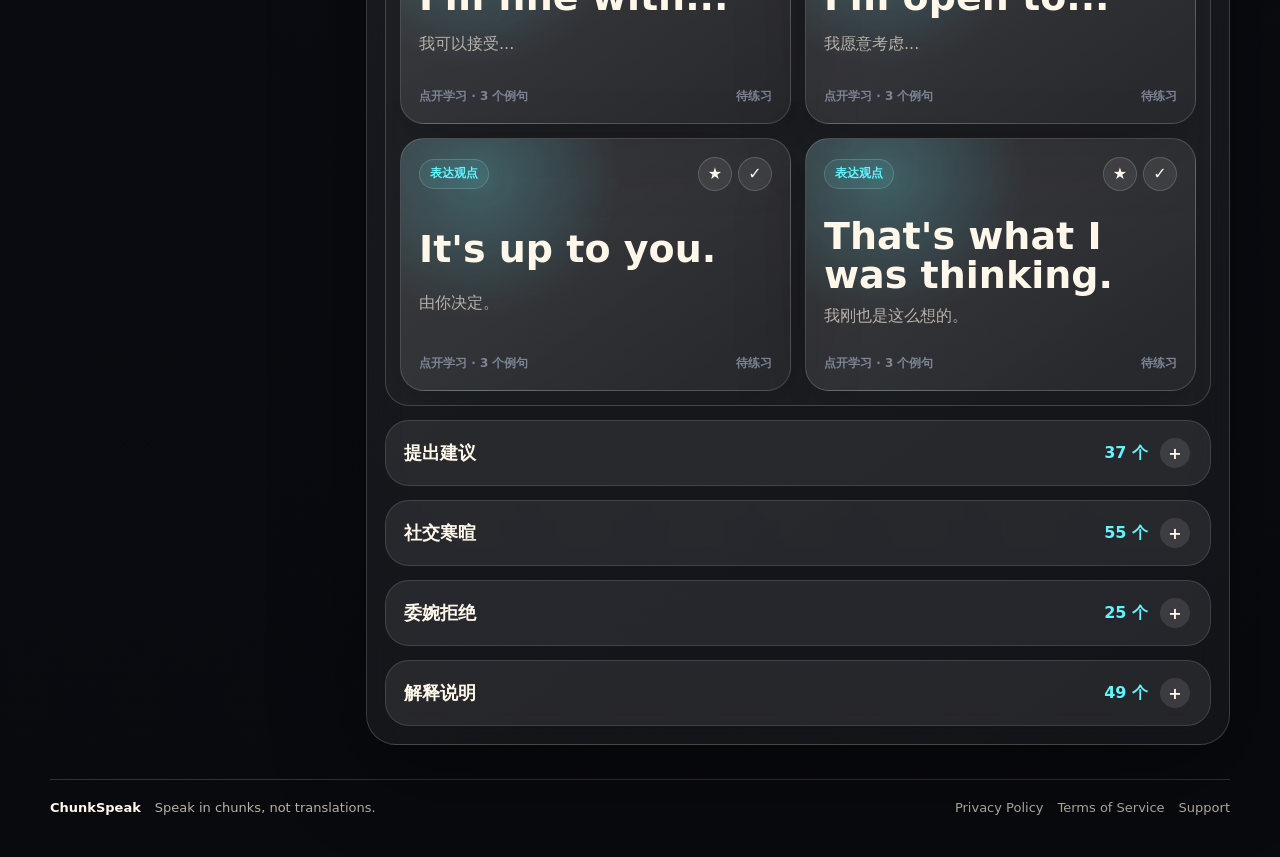
==== commit 8360354d: "Add legal pages for Creem review" ====
--- a/index.html
+++ b/index.html
@@ -314,6 +314,20 @@
       </section>
     </main>
 
+    <footer class="site-footer">
+      <div>
+        <strong>ChunkSpeak</strong>
+        <span>Speak in chunks, not translations.</span>
+      </div>
+      <nav aria-label="Legal links">
+        <a href="./privacy.html">Privacy Policy</a>
+        <a href="./terms.html">Terms of Service</a>
+        <a href="https://github.com/fanxing981026-commits/chunkspeak/issues" target="_blank" rel="noreferrer">
+          Support
+        </a>
+      </nav>
+    </footer>
+
     <div class="study-modal" id="study-modal" aria-hidden="true">
       <button class="modal-backdrop" id="modal-backdrop" aria-label="关闭学习面板"></button>
       <article class="study-panel" role="dialog" aria-modal="true" aria-labelledby="detail-title">
--- a/styles.css
+++ b/styles.css
@@ -181,6 +181,88 @@
   margin: 0 auto;
 }
 
+.site-footer {
+  width: min(1180px, calc(100% - 32px));
+  margin: 34px auto 42px;
+  padding: 20px 0 0;
+  display: flex;
+  justify-content: space-between;
+  gap: 18px;
+  border-top: 1px solid var(--line);
+  color: var(--muted);
+  font-size: 13px;
+}
+
+.site-footer div,
+.site-footer nav {
+  display: flex;
+  align-items: center;
+  gap: 14px;
+  flex-wrap: wrap;
+}
+
+.site-footer strong {
+  color: var(--ink);
+}
+
+.site-footer a {
+  color: var(--muted);
+  text-decoration: none;
+}
+
+.site-footer a:hover {
+  color: var(--ink);
+}
+
+.legal-page {
+  min-height: 100vh;
+  background:
+    radial-gradient(circle at 12% 18%, rgba(98, 244, 255, 0.14), transparent 360px),
+    radial-gradient(circle at 86% 10%, rgba(255, 92, 62, 0.16), transparent 340px),
+    var(--bg);
+}
+
+.legal-shell {
+  width: min(920px, calc(100% - 32px));
+  margin: 0 auto;
+  padding: 70px 0 54px;
+}
+
+.legal-card {
+  border: 1px solid var(--line);
+  border-radius: 28px;
+  padding: clamp(24px, 5vw, 54px);
+  background: rgba(15, 17, 23, 0.84);
+  box-shadow: var(--shadow);
+}
+
+.legal-card h1 {
+  margin-bottom: 18px;
+  font-size: clamp(42px, 7vw, 82px);
+}
+
+.legal-card h2 {
+  margin: 30px 0 10px;
+  font-size: 22px;
+}
+
+.legal-card p,
+.legal-card li {
+  color: var(--soft);
+  line-height: 1.75;
+}
+
+.legal-card ul {
+  padding-left: 20px;
+}
+
+.legal-actions {
+  margin-top: 34px;
+  display: flex;
+  gap: 12px;
+  flex-wrap: wrap;
+}
+
 .hero-section {
   position: relative;
   display: grid;
